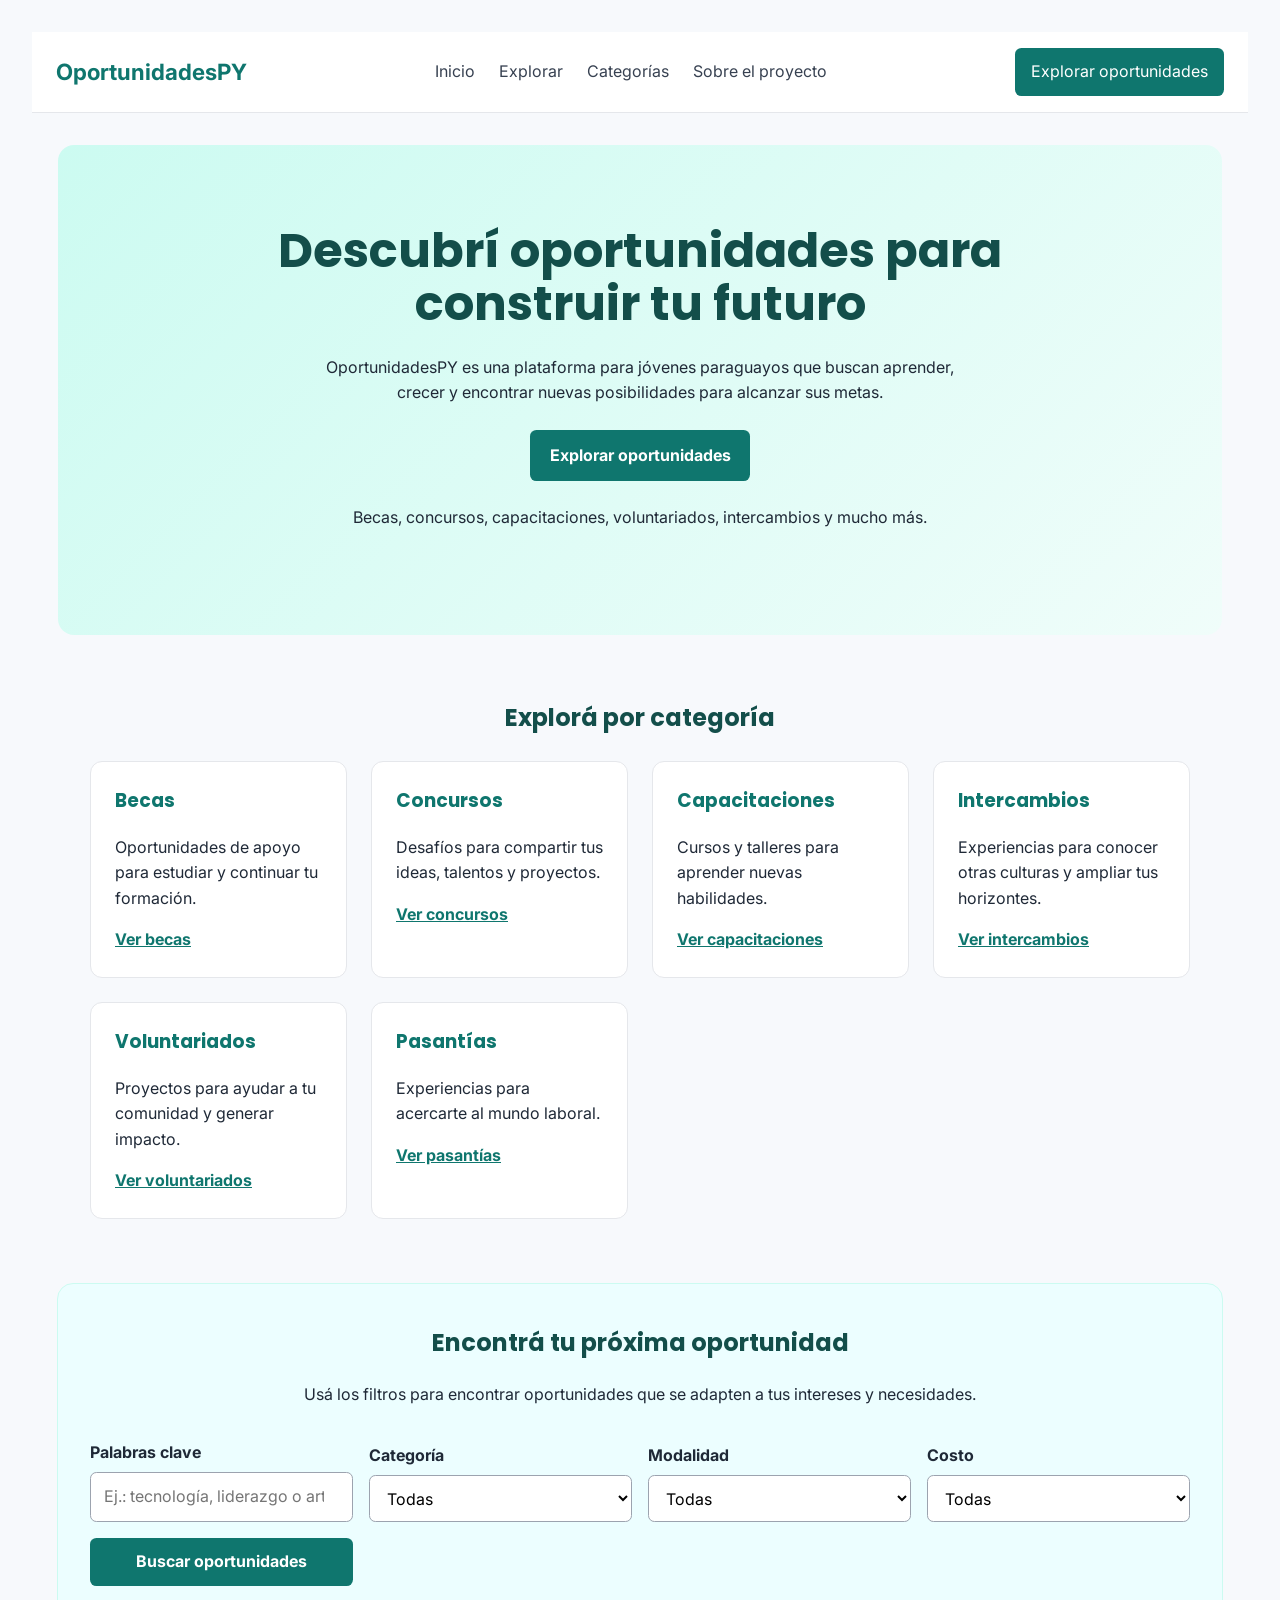
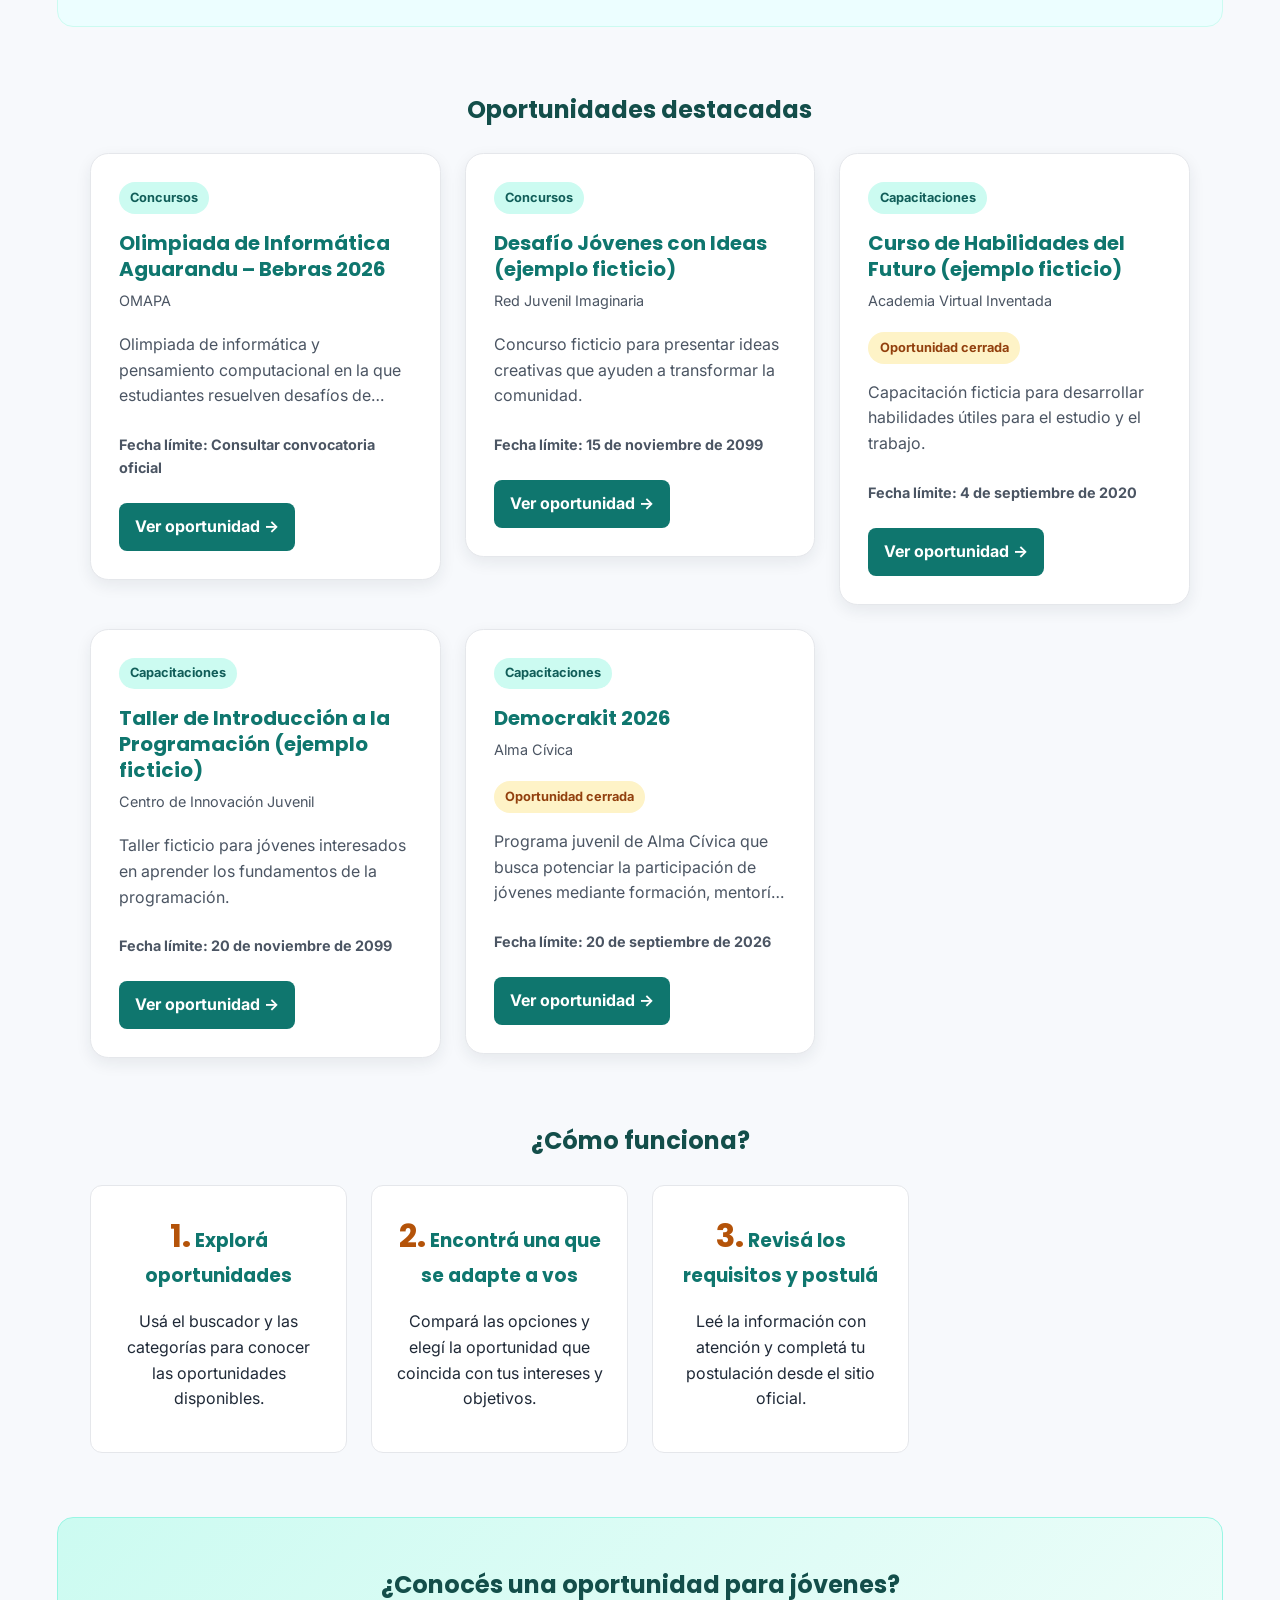
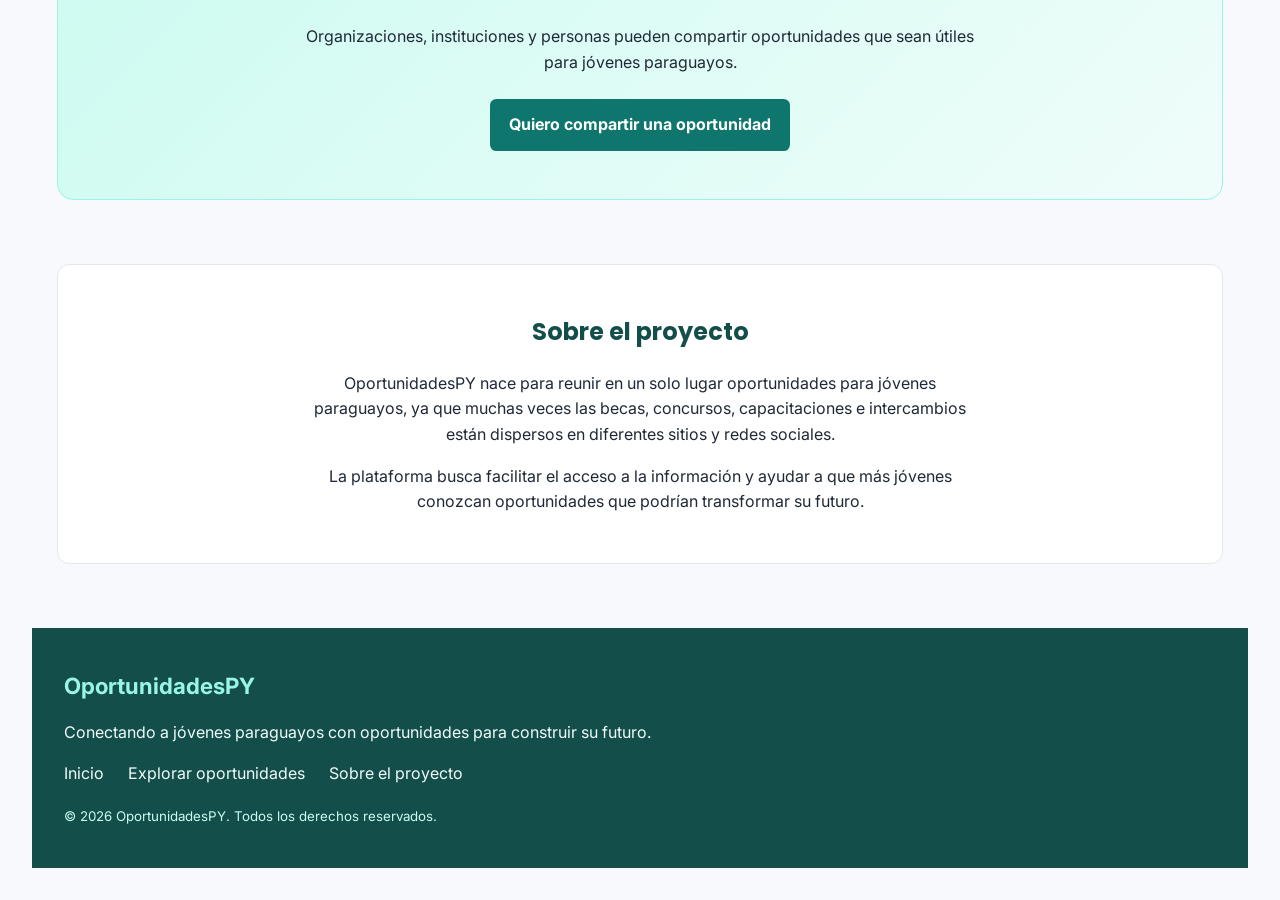
==== index.html @ ea8ea5ac "Add files via upload Subo primera versión de OportunidadesPY" ====
<!DOCTYPE html>
<html lang="es">
<head>
    <meta charset="UTF-8">
    <meta name="viewport" content="width=device-width, initial-scale=1.0">

<link rel="preconnect" href="https://fonts.googleapis.com">
<link rel="preconnect" href="https://fonts.gstatic.com" crossorigin>
<link href="https://fonts.googleapis.com/css2?family=Inter:wght@400;500;600;700&family=Poppins:wght@500;600;700&display=swap" rel="stylesheet">

    <link rel="stylesheet" href="style.css">
     <title>Oportunidades Paraguay</title>
</head>

<body>

    <header>
        <a href="index.html">OportunidadesPY</a>

        <nav aria-label="Navegación principal">
            <ul>
                <li><a href="index.html">Inicio</a></li>
                <li><a href="#explorar">Explorar</a></li>
                <li><a href="#categorias">Categorías</a></li>
                <li><a href="#sobre-el-proyecto">Sobre el proyecto</a></li>
            </ul>
        </nav>

        <a href="#explorar">Explorar oportunidades</a>
    </header>

    <main>
        <section aria-labelledby="hero-titulo">
            <h1 id="hero-titulo">Descubrí oportunidades para construir tu futuro</h1>

            <p>OportunidadesPY es una plataforma para jóvenes paraguayos que buscan aprender, crecer y encontrar nuevas posibilidades para alcanzar sus metas.</p>

            <a href="#explorar">Explorar oportunidades</a>

            <p>Becas, concursos, capacitaciones, voluntariados, intercambios y mucho más.</p>
        </section>

        <section id="categorias" aria-labelledby="categorias-titulo">
            <h2 id="categorias-titulo">Explorá por categoría</h2>

            <article>
                <h3>Becas</h3>
                <p>Oportunidades de apoyo para estudiar y continuar tu formación.</p>
                <a href="#becas">Ver becas</a>
            </article>

            <article>
                <h3>Concursos</h3>
                <p>Desafíos para compartir tus ideas, talentos y proyectos.</p>
                <a href="#concursos">Ver concursos</a>
            </article>

            <article>
                <h3>Capacitaciones</h3>
                <p>Cursos y talleres para aprender nuevas habilidades.</p>
                <a href="#capacitaciones">Ver capacitaciones</a>
            </article>

            <article>
                <h3>Intercambios</h3>
                <p>Experiencias para conocer otras culturas y ampliar tus horizontes.</p>
                <a href="#intercambios">Ver intercambios</a>
            </article>

            <article>
                <h3>Voluntariados</h3>
                <p>Proyectos para ayudar a tu comunidad y generar impacto.</p>
                <a href="#voluntariados">Ver voluntariados</a>
            </article>

            <article>
                <h3>Pasantías</h3>
                <p>Experiencias para acercarte al mundo laboral.</p>
                <a href="#pasantias">Ver pasantías</a>
            </article>
        </section>

        <section id="explorar" aria-labelledby="explorar-titulo">
            <h2 id="explorar-titulo">Encontrá tu próxima oportunidad</h2>

            <p>Usá los filtros para encontrar oportunidades que se adapten a tus intereses y necesidades.</p>

            <form action="#" method="get">
                <div>
                    <label for="palabras-clave">Palabras clave</label>
                    <input type="search" id="palabras-clave" name="palabras-clave" placeholder="Ej.: tecnología, liderazgo o arte">
                </div>

                <div>
                    <label for="categoria">Categoría</label>
                    <select id="categoria" name="categoria">
                        <option value="todas">Todas</option>
                        <option value="becas">Becas</option>
                        <option value="concursos">Concursos</option>
                        <option value="capacitaciones">Capacitaciones</option>
                        <option value="intercambios">Intercambios</option>
                        <option value="voluntariados">Voluntariados</option>
                        <option value="pasantias">Pasantías</option>
                    </select>
                </div>

                <div>
                    <label for="modalidad">Modalidad</label>
                    <select id="modalidad" name="modalidad">
                        <option value="todas">Todas</option>
                        <option value="presencial">Presencial</option>
                        <option value="online">Online</option>
                        <option value="hibrida">Híbrida</option>
                    </select>
                </div>

                <div>
                    <label for="costo">Costo</label>
                    <select id="costo" name="costo">
                        <option value="todas">Todas</option>
                        <option value="gratuitas">Gratuitas</option>
                        <option value="con-costo">Con costo</option>
                    </select>
                </div>

                <button type="submit">Buscar oportunidades</button>
            </form>
        </section>

        <section id="destacadas" aria-labelledby="destacadas-titulo">
            <h2 id="destacadas-titulo">Oportunidades destacadas</h2>
        </section>

        <section id="como-funciona" aria-labelledby="como-funciona-titulo">
            <h2 id="como-funciona-titulo">¿Cómo funciona?</h2>

            <article>
                <h3>1. Explorá oportunidades</h3>
                <p>Usá el buscador y las categorías para conocer las oportunidades disponibles.</p>
            </article>

            <article>
                <h3>2. Encontrá una que se adapte a vos</h3>
                <p>Compará las opciones y elegí la oportunidad que coincida con tus intereses y objetivos.</p>
            </article>

            <article>
                <h3>3. Revisá los requisitos y postulá</h3>
                <p>Leé la información con atención y completá tu postulación desde el sitio oficial.</p>
            </article>
        </section>

        <section id="colaborar" aria-labelledby="colaborar-titulo">
            <h2 id="colaborar-titulo">¿Conocés una oportunidad para jóvenes?</h2>

            <p>Organizaciones, instituciones y personas pueden compartir oportunidades que sean útiles para jóvenes paraguayos.</p>

            <a href="#">Quiero compartir una oportunidad</a>
        </section>

        <section id="sobre-el-proyecto" aria-labelledby="sobre-el-proyecto-titulo">
            <h2 id="sobre-el-proyecto-titulo">Sobre el proyecto</h2>

            <p>OportunidadesPY nace para reunir en un solo lugar oportunidades para jóvenes paraguayos, ya que muchas veces las becas, concursos, capacitaciones e intercambios están dispersos en diferentes sitios y redes sociales.</p>

            <p>La plataforma busca facilitar el acceso a la información y ayudar a que más jóvenes conozcan oportunidades que podrían transformar su futuro.</p>
        </section>
    </main>

    <footer>
        <p>OportunidadesPY</p>
        <p>Conectando a jóvenes paraguayos con oportunidades para construir su futuro.</p>

        <nav aria-label="Navegación del pie de página">
            <ul>
                <li><a href="index.html">Inicio</a></li>
                <li><a href="#explorar">Explorar oportunidades</a></li>
                <li><a href="#sobre-el-proyecto">Sobre el proyecto</a></li>
            </ul>
        </nav>

        <p><small>&copy; 2026 OportunidadesPY. Todos los derechos reservados.</small></p>
    </footer>
    
<script src="oportunidades.js"></script>
<script src="script.js"></script>

</body>
</html>
---- style.css ----
@import url('https://fonts.googleapis.com/css2?family=Inter:wght@400;500;600;700&family=Poppins:wght@600;700&display=swap');

body {
    background-color: #f7f9fc;
    color: #1f2937;
    font-family: 'Inter', Arial, Helvetica, sans-serif;
    line-height: 1.6;
    margin: 0;
    padding: 2rem;
}

h1,
h2,
h3 {
    font-family: 'Poppins', Arial, Helvetica, sans-serif;
}

header {
    align-items: center;
    background-color: #ffffff;
    border-bottom: 1px solid #e5e7eb;
    display: flex;
    gap: 2rem;
    justify-content: space-between;
    padding: 1rem 1.5rem;
}

header > a:first-child {
    color: #0f766e;
    font-size: 1.4rem;
    font-weight: bold;
    text-decoration: none;
}

header nav ul {
    display: flex;
    gap: 1.5rem;
    list-style: none;
    margin: 0;
    padding: 0;
}

header nav a {
    color: #374151;
    text-decoration: none;
    transition: color 0.2s ease;
}

header nav a:hover,
header nav a:focus-visible {
    color: #0f766e;
}

header > a:last-child {
    background-color: #0f766e;
    border-radius: 0.4rem;
    color: #ffffff;
    padding: 0.7rem 1rem;
    text-decoration: none;
    transition: background-color 0.2s ease;
}

header > a:last-child:hover,
header > a:last-child:focus-visible {
    background-color: #115e59;
}

main > section:first-child {
    background: linear-gradient(135deg, #ccfbf1, #f0fdfa);
    border-radius: 1rem;
    margin-top: 2rem;
    padding: 5rem 2rem;
    text-align: center;
}

main > section:first-child h1 {
    color: #134e4a;
    font-size: 3rem;
    line-height: 1.1;
    margin: 0 auto 1.5rem;
    max-width: 48rem;
}

main > section:first-child p {
    margin: 0 auto 1.5rem;
    max-width: 42rem;
}

main > section:first-child > a {
    background-color: #0f766e;
    border-radius: 0.4rem;
    color: #ffffff;
    display: inline-block;
    font-weight: bold;
    margin-bottom: 1.5rem;
    padding: 0.8rem 1.2rem;
    text-decoration: none;
    transition: background-color 0.2s ease, transform 0.2s ease;
}

main > section:first-child > a:hover,
main > section:first-child > a:focus-visible {
    background-color: #115e59;
    transform: translateY(-2px);
}

main > section#categorias {
    display: grid;
    gap: 1.5rem;
    grid-template-columns: repeat(auto-fit, minmax(14rem, 1fr));
    margin-top: 4rem;
}

main > section#categorias > h2 {
    color: #134e4a;
    grid-column: 1 / -1;
    margin: 0;
    text-align: center;
}

main > section#categorias > article {
    background-color: #ffffff;
    border: 1px solid #e5e7eb;
    border-radius: 0.75rem;
    padding: 1.5rem;
    transition: box-shadow 0.2s ease, transform 0.2s ease;
}

main > section#categorias > article:hover {
    box-shadow: 0 0.5rem 1rem rgba(15, 118, 110, 0.12);
    transform: translateY(-3px);
}

main > section#categorias > article h3 {
    color: #0f766e;
    margin-top: 0;
}

main > section#categorias > article a {
    color: #0f766e;
    font-weight: bold;
}

main > section#destacadas {
    align-items: start;
    display: grid;
    gap: 1.5rem;
    grid-template-columns: repeat(auto-fit, minmax(18rem, 1fr));
    margin-top: 4rem;
}

main > section#destacadas > h2 {
    color: #134e4a;
    grid-column: 1 / -1;
    margin: 0;
    text-align: center;
}

main > section#destacadas > article {
    background-color: #ffffff;
    border: 1px solid #e5e7eb;
    border-radius: 1.15rem;
    box-shadow: 0 0.35rem 1rem rgba(31, 41, 55, 0.08);
    box-sizing: border-box;
    display: flex;
    flex-direction: column;
    min-height: 25rem;
    padding: 1.75rem;
    transition: box-shadow 0.2s ease, transform 0.2s ease, border-color 0.2s ease;
}

main > section#destacadas > article:hover {
    border-color: #99f6e4;
    box-shadow: 0 0.75rem 1.5rem rgba(15, 118, 110, 0.16);
    transform: translateY(-3px);
}

main > section#destacadas > article > .categoria {
    align-self: flex-start;
    background-color: #ccfbf1;
    border-radius: 999px;
    color: #115e59;
    font-size: 0.8rem;
    font-weight: bold;
    margin-bottom: 1rem;
    padding: 0.35rem 0.7rem;
}

main > section#destacadas > article h3 {
    color: #0f766e;
    font-size: 1.25rem;
    line-height: 1.3;
    margin: 0 0 0.45rem;
}

main > section#destacadas > article > .organizacion {
    color: #4b5563;
    font-size: 0.9rem;
    margin: 0 0 1.25rem;
}

main > section#destacadas > article > .descripcion {
    line-clamp: 3;
    -webkit-box-orient: vertical;
    -webkit-line-clamp: 3;
    color: #4b5563;
    display: -webkit-box;
    line-height: 1.6;
    margin: 0 0 1.5rem;
    overflow: hidden;
}

main > section#destacadas > article > .fecha-limite {
    color: #4b5563;
    font-size: 0.9rem;
    font-weight: bold;
    margin: 0 0 1.5rem;
}

main > section#destacadas > article > .estado-cerrada {
    align-self: flex-start;
    background-color: #fef3c7;
    border-radius: 999px;
    color: #92400e;
    font-size: 0.8rem;
    font-weight: bold;
    margin: 0 0 1rem;
    padding: 0.35rem 0.7rem;
}

main > section#destacadas > article > a {
    align-self: flex-start;
    background-color: #0f766e;
    border-radius: 0.5rem;
    color: #ffffff;
    font-weight: bold;
    margin-top: auto;
    padding: 0.7rem 1rem;
    text-decoration: none;
    transition: background-color 0.2s ease, box-shadow 0.2s ease, transform 0.2s ease;
}

main > section#destacadas > article > a:hover,
main > section#destacadas > article > a:focus-visible {
    background-color: #115e59;
    box-shadow: 0 0 0 3px rgba(15, 118, 110, 0.2);
    transform: translateY(-2px);
}

main > section#explorar {
    background-color: #ecfeff;
    border: 1px solid #ccfbf1;
    border-radius: 1rem;
    margin-top: 4rem;
    padding: 2.5rem 2rem;
}

main > section#explorar > h2 {
    color: #134e4a;
    margin-top: 0;
    text-align: center;
}

main > section#explorar > p {
    margin: 0 auto 2rem;
    max-width: 42rem;
    text-align: center;
}

main > section#explorar form {
    align-items: end;
    display: grid;
    gap: 1rem;
    grid-template-columns: repeat(auto-fit, minmax(14rem, 1fr));
}

main > section#explorar form > div {
    display: flex;
    flex-direction: column;
    gap: 0.4rem;
}

main > section#explorar label {
    font-weight: bold;
}

main > section#explorar input,
main > section#explorar select {
    background-color: #ffffff;
    border: 1px solid #9ca3af;
    border-radius: 0.4rem;
    box-sizing: border-box;
    font: inherit;
    min-height: 2.8rem;
    padding: 0.7rem 0.8rem;
    width: 100%;
}

main > section#explorar input:focus,
main > section#explorar select:focus {
    border-color: #0f766e;
    outline: 3px solid rgba(15, 118, 110, 0.2);
}

main > section#explorar form > button {
    background-color: #0f766e;
    border: 0;
    border-radius: 0.4rem;
    color: #ffffff;
    cursor: pointer;
    font: inherit;
    font-weight: bold;
    min-height: 2.8rem;
    padding: 0.7rem 1rem;
    transition: background-color 0.2s ease, transform 0.2s ease;
}

main > section#explorar form > button:hover,
main > section#explorar form > button:focus-visible {
    background-color: #115e59;
    transform: translateY(-2px);
}

main > section#como-funciona {
    display: grid;
    gap: 1.5rem;
    grid-template-columns: repeat(auto-fit, minmax(14rem, 1fr));
    margin-top: 4rem;
}

main > section#como-funciona > h2 {
    color: #134e4a;
    grid-column: 1 / -1;
    margin: 0;
    text-align: center;
}

main > section#como-funciona > article {
    background-color: #ffffff;
    border: 1px solid #e5e7eb;
    border-radius: 0.75rem;
    padding: 1.5rem;
    text-align: center;
}

main > section#como-funciona > article h3 {
    color: #0f766e;
    margin-top: 0;
}

main > section#como-funciona > article h3::first-letter {
    color: #b45309;
    font-size: 2rem;
    font-weight: bold;
}
main > section {
    max-width: 1100px;
    margin-left: auto;
    margin-right: auto;
}

main > section#colaborar {
    background: linear-gradient(135deg, #ccfbf1, #f0fdfa);
    border: 1px solid #99f6e4;
    border-radius: 1rem;
    margin-top: 4rem;
    padding: 3rem 2rem;
    text-align: center;
}

main > section#colaborar > h2 {
    color: #134e4a;
    margin-top: 0;
}

main > section#colaborar > p {
    margin: 0 auto 1.5rem;
    max-width: 42rem;
}

main > section#colaborar > a {
    background-color: #0f766e;
    border-radius: 0.4rem;
    color: #ffffff;
    display: inline-block;
    font-weight: bold;
    padding: 0.8rem 1.2rem;
    text-decoration: none;
    transition: background-color 0.2s ease, transform 0.2s ease;
}

main > section#colaborar > a:hover,
main > section#colaborar > a:focus-visible {
    background-color: #115e59;
    transform: translateY(-2px);
}

main > section#sobre-el-proyecto {
    background-color: #ffffff;
    border: 1px solid #e5e7eb;
    border-radius: 0.75rem;
    margin-top: 4rem;
    padding: 3rem 2rem;
    text-align: center;
}

main > section#sobre-el-proyecto > h2 {
    color: #134e4a;
    margin-top: 0;
}

main > section#sobre-el-proyecto > p {
    margin: 0 auto 1rem;
    max-width: 42rem;
}

main > section#sobre-el-proyecto > p:last-child {
    margin-bottom: 0;
}

footer {
    background-color: #134e4a;
    color: #f0fdfa;
    display: grid;
    gap: 1rem;
    margin-top: 4rem;
    padding: 2.5rem 2rem;
}

footer > p:first-child {
    color: #99f6e4;
    font-size: 1.4rem;
    font-weight: bold;
    margin: 0;
}

footer > p:nth-child(2),
footer > p:last-child {
    margin: 0;
}

footer nav ul {
    display: flex;
    flex-wrap: wrap;
    gap: 1rem 1.5rem;
    list-style: none;
    margin: 0;
    padding: 0;
}

footer nav a {
    color: #f0fdfa;
    text-decoration: none;
    transition: color 0.2s ease;
}

footer nav a:hover,
footer nav a:focus-visible {
    color: #99f6e4;
}

footer small {
    color: #ccfbf1;
}

body > main > article > header {
    display: block;
    margin-bottom: 2.5rem;
    text-align: center;
}

body > main > article > header h1 {
    font-family: 'Poppins', Arial, Helvetica, sans-serif;
    font-size: 2.5rem;
    line-height: 1.2;
    margin: 0.5rem auto 1rem;
    max-width: 48rem;
}

body > main > article > header p {
    color: #4b5563;
    font-family: 'Inter', Arial, Helvetica, sans-serif;
    margin: 0.35rem auto;
}

body > main > article > dl {
    display: grid;
    font-family: 'Inter', Arial, Helvetica, sans-serif;
    gap: 0.85rem 1.5rem;
    grid-template-columns: max-content minmax(0, 1fr);
    margin: 0 auto;
    max-width: 54rem;
}

body > main > article > dl dt {
    color: #4b5563;
    font-weight: 700;
}

body > main > article > dl dd {
    color: #1f2937;
    margin: 0;
}
main > section#como-funciona {
    text-align: center;
}
#destacadas > p {
    grid-column: 1 / -1;
    margin: 0;
    padding: 2rem;
    text-align: center;
    color: #6b7280;
    font-size: 1.1rem;
}
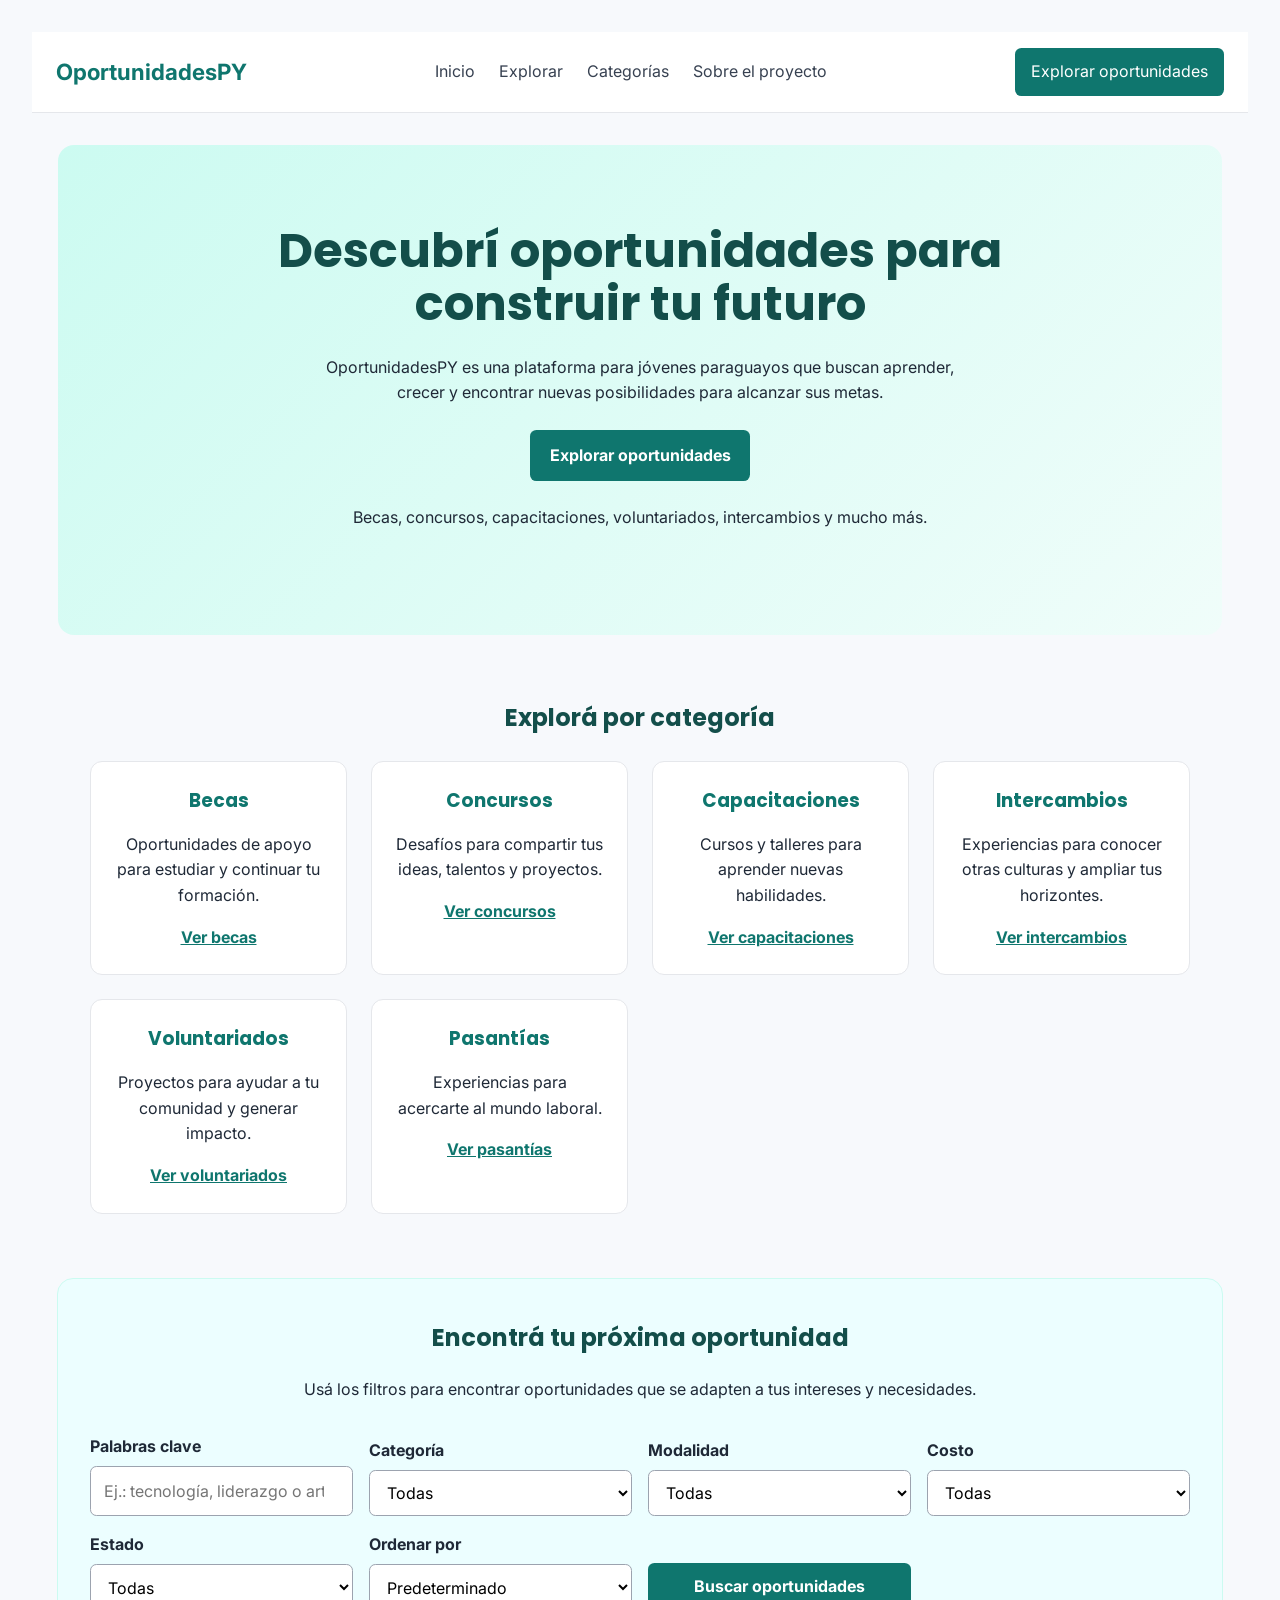
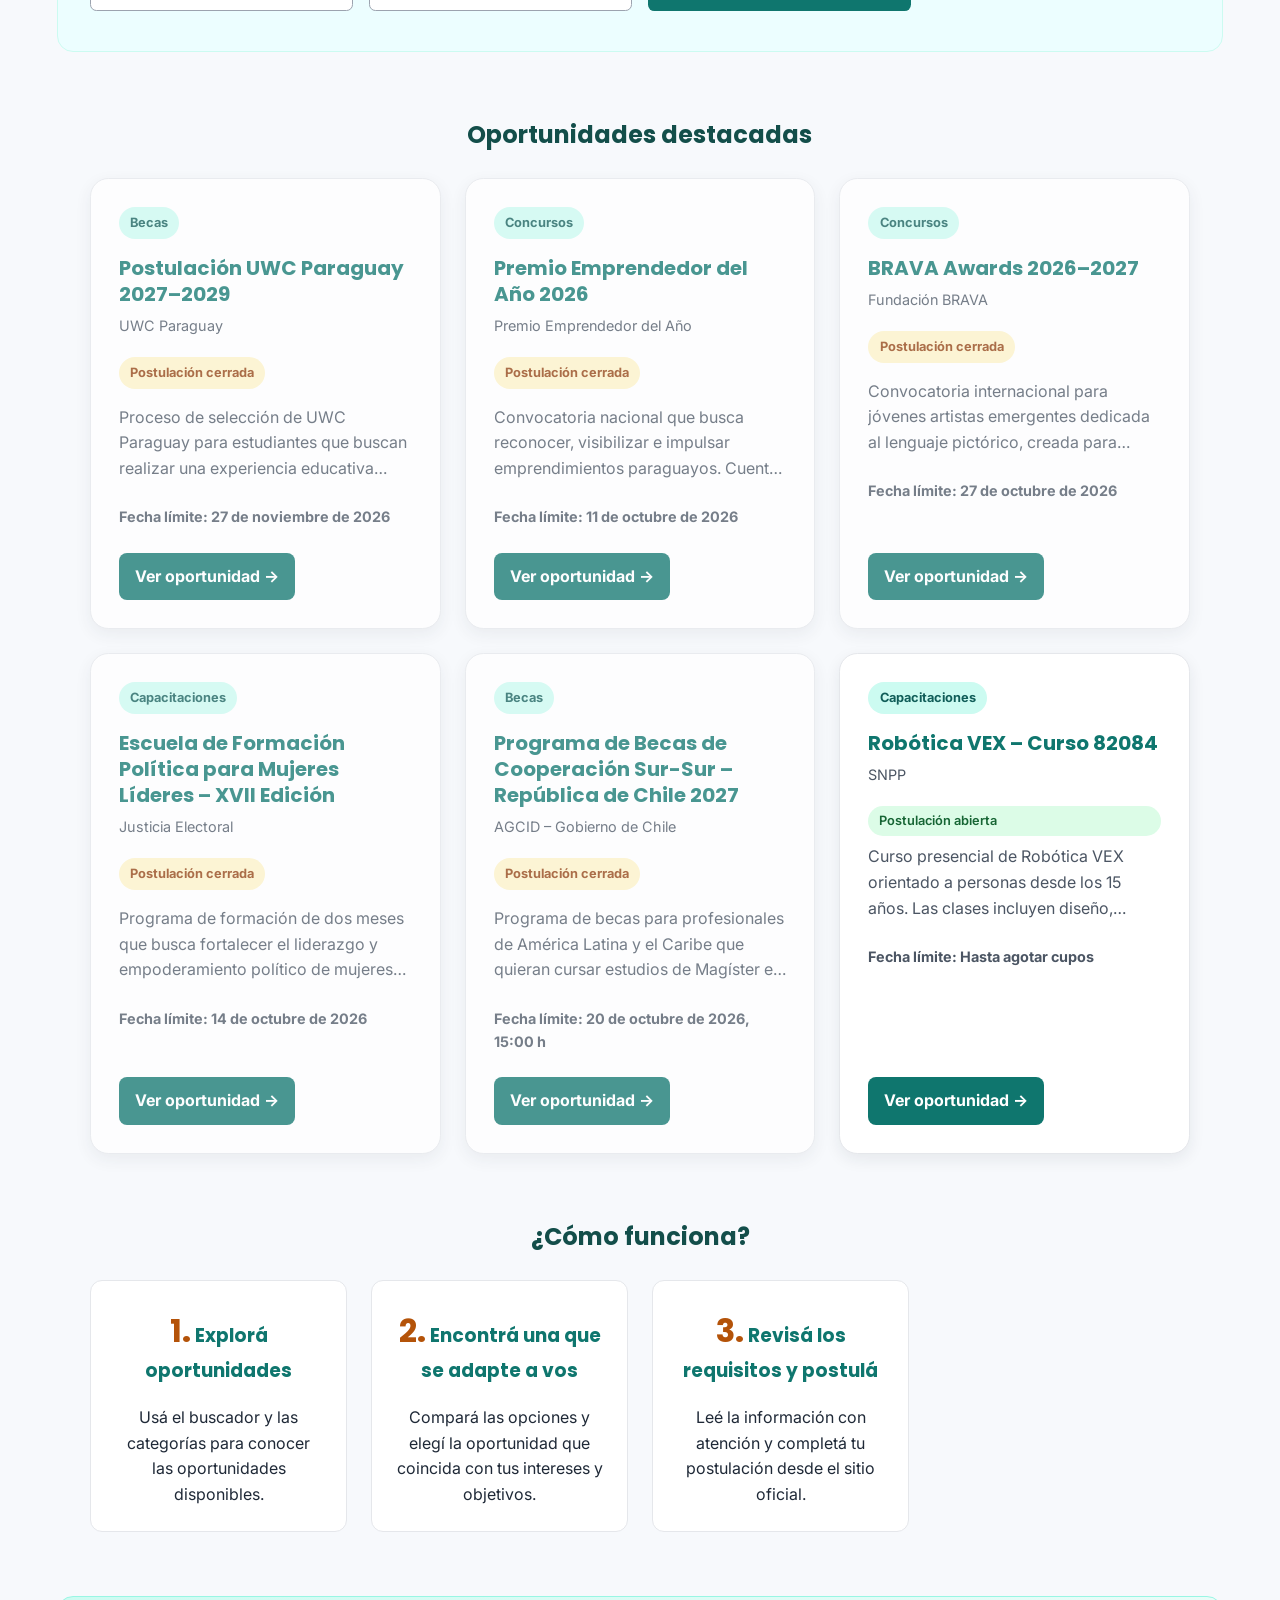
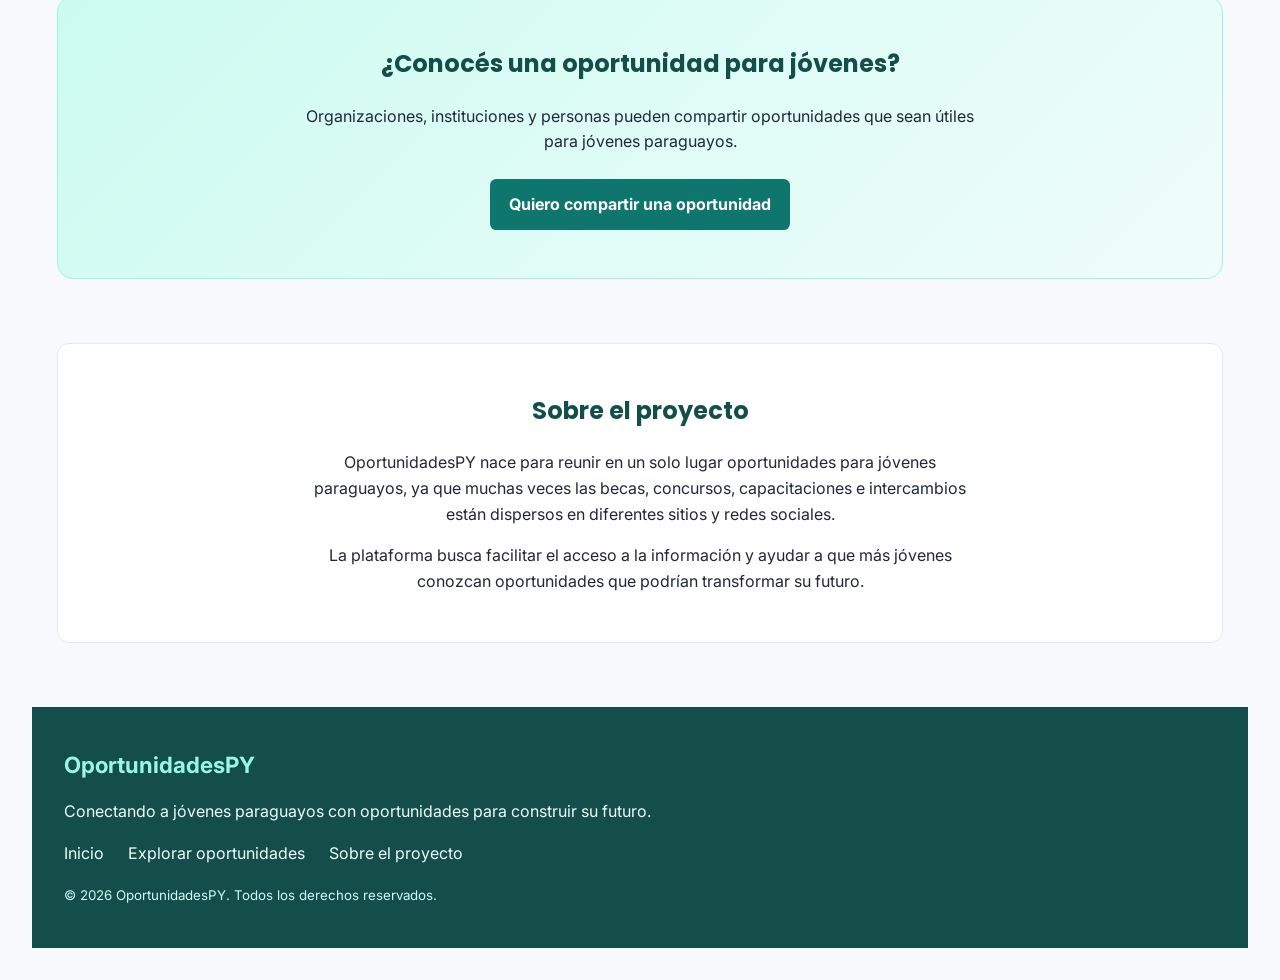
==== commit 47cac5bb: "Add files via upload" ====
--- a/index.html
+++ b/index.html
@@ -46,37 +46,37 @@
             <article>
                 <h3>Becas</h3>
                 <p>Oportunidades de apoyo para estudiar y continuar tu formación.</p>
-                <a href="#becas">Ver becas</a>
+                <a href="index.html?categoria=becas#explorar">Ver becas</a>
             </article>
 
             <article>
                 <h3>Concursos</h3>
                 <p>Desafíos para compartir tus ideas, talentos y proyectos.</p>
-                <a href="#concursos">Ver concursos</a>
+                <a href="index.html?categoria=concursos#explorar">Ver concursos</a>
             </article>
 
             <article>
                 <h3>Capacitaciones</h3>
                 <p>Cursos y talleres para aprender nuevas habilidades.</p>
-                <a href="#capacitaciones">Ver capacitaciones</a>
+                <a href="index.html?categoria=capacitaciones#explorar">Ver capacitaciones</a>
             </article>
 
             <article>
                 <h3>Intercambios</h3>
                 <p>Experiencias para conocer otras culturas y ampliar tus horizontes.</p>
-                <a href="#intercambios">Ver intercambios</a>
+                <a href="index.html?categoria=intercambios#explorar">Ver intercambios</a>
             </article>
 
             <article>
                 <h3>Voluntariados</h3>
                 <p>Proyectos para ayudar a tu comunidad y generar impacto.</p>
-                <a href="#voluntariados">Ver voluntariados</a>
+                <a href="index.html?categoria=voluntariados#explorar">Ver voluntariados</a>
             </article>
 
             <article>
                 <h3>Pasantías</h3>
                 <p>Experiencias para acercarte al mundo laboral.</p>
-                <a href="#pasantias">Ver pasantías</a>
+                <a href="index.html?categoria=pasantias#explorar">Ver pasantías</a>
             </article>
         </section>
 
@@ -122,6 +122,24 @@
                         <option value="con-costo">Con costo</option>
                     </select>
                 </div>
+                <div>
+    <label for="estado">Estado</label>
+    <select id="estado" name="estado">
+        <option value="todas">Todas</option>
+        <option value="abiertas">Abiertas</option>
+        <option value="cerradas">Cerradas</option>
+    </select>
+</div>
+
+<div>
+    <label for="ordenar">Ordenar por</label>
+    <select id="ordenar" name="ordenar">
+        <option value="predeterminado">Predeterminado</option>
+        <option value="fecha-proxima">Fecha límite más próxima</option>
+        <option value="fecha-lejana">Fecha límite más lejana</option>
+        <option value="alfabetico">A-Z</option>
+    </select>
+</div>
 
                 <button type="submit">Buscar oportunidades</button>
             </form>
@@ -155,7 +173,7 @@
 
             <p>Organizaciones, instituciones y personas pueden compartir oportunidades que sean útiles para jóvenes paraguayos.</p>
 
-            <a href="#">Quiero compartir una oportunidad</a>
+           <a href="proponer.html">Quiero compartir una oportunidad</a>
         </section>
 
         <section id="sobre-el-proyecto" aria-labelledby="sobre-el-proyecto-titulo">
--- a/style.css
+++ b/style.css
@@ -326,6 +326,7 @@
     gap: 1.5rem;
     grid-template-columns: repeat(auto-fit, minmax(14rem, 1fr));
     margin-top: 4rem;
+    text-align: center;
 }
 
 main > section#como-funciona > h2 {
@@ -511,4 +512,256 @@
     text-align: center;
     color: #6b7280;
     font-size: 1.1rem;
+}
+.estado-abierta,
+.estado-cerrada {
+	display: inline-block;
+    margin: 0 0 0.5rem;
+	padding: 0.3rem 0.65rem;
+	border-radius: 999px;
+	font-size: 0.8rem;
+	font-weight: 600;
+}
+
+.estado-abierta {
+	background-color: #dcfce7;
+	color: #166534;
+}
+
+.estado-cerrada {
+	background-color: #fee2e2;
+	color: #991b1b;
+}
+
+.oportunidad-cerrada {
+	opacity: 0.75;
+}
+.organizacion {
+	margin-bottom: 0.25rem;
+}
+
+#destacadas article {
+	height: 100%;
+}
+
+#destacadas article a {
+	margin-top: auto;
+}
+
+#como-funciona article p {
+	max-width: 380px;
+	margin: 0 auto;
+}
+
+@media (max-width: 800px) {
+	#como-funciona article {
+		width: 100%;
+		box-sizing: border-box;
+	}
+}
+
+#categorias article {
+	text-align: center;
+	box-sizing: border-box;
+}
+
+#categorias article h3 {
+	margin-bottom: 0.75rem;
+}
+
+#categorias article p {
+	margin-bottom: 1rem;
+}
+
+#categorias article a {
+	display: inline-block;
+}
+
+@media (min-width: 601px) and (max-width: 900px) {
+    body {
+        padding: 1.25rem;
+    }
+
+    body > header {
+        gap: 1rem;
+        flex-wrap: wrap;
+    }
+
+    header nav ul {
+        flex-wrap: wrap;
+        gap: 0.75rem 1rem;
+    }
+
+    main > section#categorias,
+    #categorias {
+        grid-template-columns: repeat(2, minmax(0, 1fr));
+    }
+
+    main > section#destacadas,
+    #destacadas {
+        grid-template-columns: repeat(2, minmax(0, 1fr));
+    }
+
+    main > section#como-funciona,
+    #como-funciona {
+        grid-template-columns: repeat(2, minmax(0, 1fr));
+    }
+
+    main > section#explorar form {
+        grid-template-columns: repeat(2, minmax(0, 1fr));
+    }
+}
+
+@media (max-width: 600px) {
+    * {
+        box-sizing: border-box;
+    }
+
+    html,
+    body {
+        max-width: 100%;
+        overflow-x: clip;
+    }
+
+    body {
+        padding: 0.75rem;
+    }
+
+    body > header {
+        align-items: stretch;
+        flex-direction: column;
+        gap: 0.75rem;
+        padding: 1rem;
+    }
+
+    header > a:first-child,
+    header > a:last-child {
+        align-self: center;
+        max-width: 100%;
+        text-align: center;
+    }
+
+    header nav {
+        max-width: 100%;
+    }
+
+    header nav ul {
+        flex-wrap: wrap;
+        gap: 0.25rem 0.75rem;
+        justify-content: center;
+    }
+
+    header nav a,
+    footer nav a {
+        display: inline-flex;
+        align-items: center;
+        min-height: 44px;
+    }
+
+    main > section:first-child {
+        margin-top: 1rem;
+        padding: 2.5rem 1rem;
+    }
+
+    main > section:first-child h1 {
+        font-size: 2rem;
+        line-height: 1.2;
+        overflow-wrap: anywhere;
+    }
+
+    main > section#categorias,
+    #categorias,
+    main > section#destacadas,
+    #destacadas,
+    main > section#como-funciona,
+    #como-funciona {
+        grid-template-columns: minmax(0, 1fr);
+        gap: 1rem;
+        margin-top: 2.5rem;
+    }
+
+    main > section#categorias > article,
+    main > section#como-funciona > article {
+        min-width: 0;
+        padding: 1.25rem;
+    }
+
+    main > section#categorias > article a {
+        min-height: 44px;
+        padding-block: 0.5rem;
+    }
+
+    main > section#destacadas > article {
+        min-height: 22rem;
+        padding: 1.25rem;
+    }
+
+    main > section#destacadas > article > a,
+    main > section#explorar form > button,
+    main > section#colaborar > a,
+    main > section:first-child > a {
+        min-height: 44px;
+    }
+
+    main > section#explorar,
+    main > section#colaborar,
+    main > section#sobre-el-proyecto {
+        margin-top: 2.5rem;
+        padding: 1.5rem 1rem;
+    }
+
+    main > section#explorar form {
+        grid-template-columns: minmax(0, 1fr);
+    }
+
+    main > section#explorar form > div,
+    main > section#explorar input,
+    main > section#explorar select,
+    main > section#explorar form > button {
+        min-width: 0;
+        width: 100%;
+    }
+
+    main > section#destacadas > article h3,
+    main > section#categorias h3,
+    main > section#como-funciona h3,
+    body > main > article > header h1,
+    body > main > article > dl dd {
+        overflow-wrap: anywhere;
+    }
+
+    body > main > article > header h1 {
+        font-size: 2rem;
+    }
+
+    body > main > article > dl {
+        gap: 0.35rem;
+        grid-template-columns: minmax(0, 1fr);
+    }
+
+    body > main > article > dl dd {
+        margin-bottom: 0.75rem;
+    }
+
+    #destacadas > p {
+        padding: 1rem 0.25rem;
+    }
+
+    footer {
+        gap: 0.85rem;
+        margin-top: 2.5rem;
+        min-width: 0;
+        padding: 1.5rem 1rem;
+    }
+
+    footer nav ul {
+        gap: 0.25rem 0.75rem;
+    }
+
+    main > section,
+    footer,
+    main > article {
+        min-width: 0;
+        overflow-wrap: anywhere;
+    }
 }
